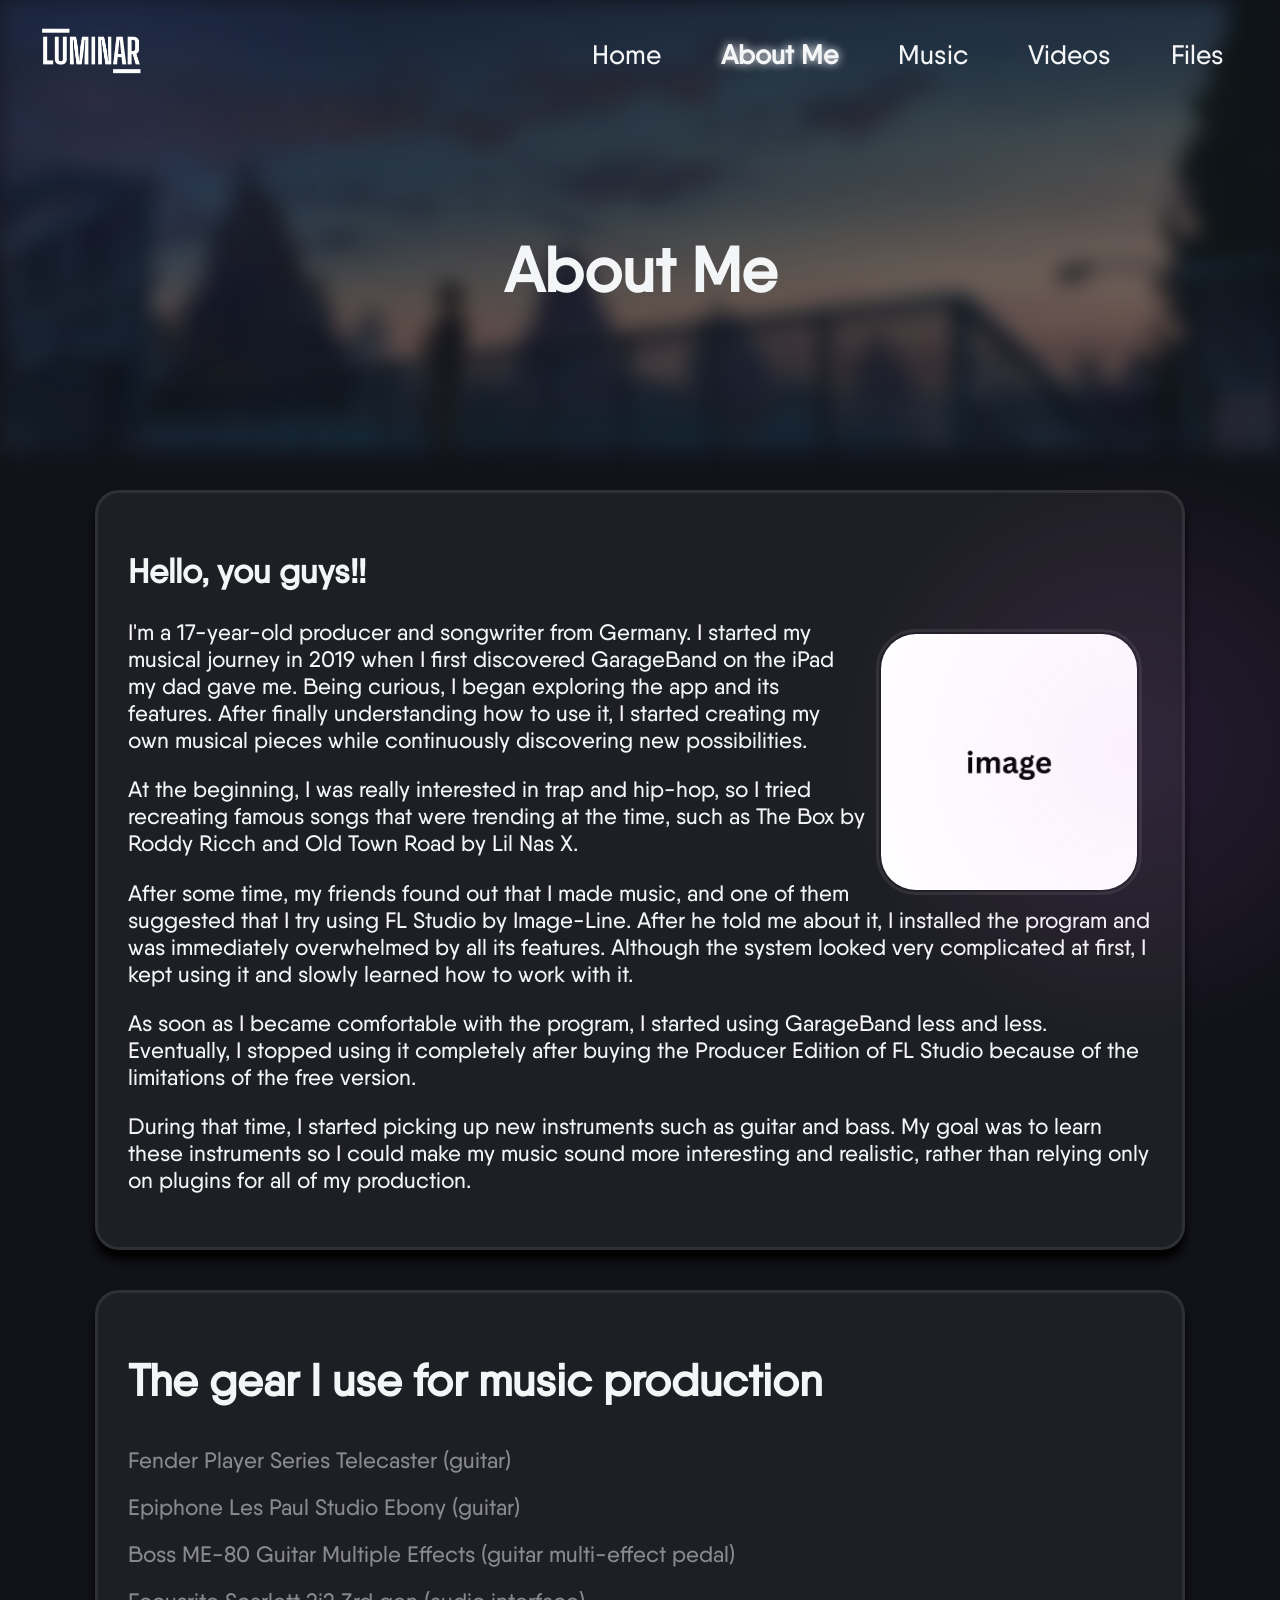
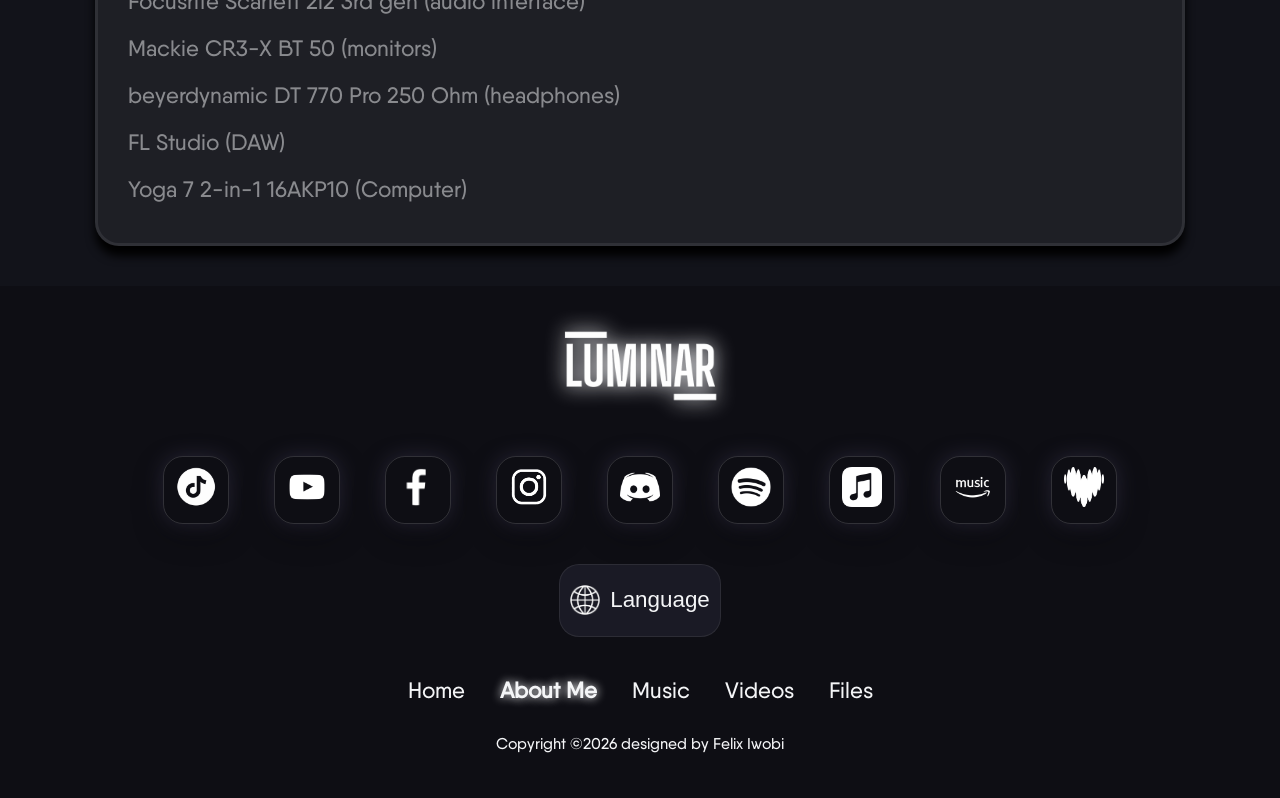
==== about.html @ fa7b5176 "Add files via upload" ====
<!DOCTYPE html>
<html lang="en">
<head>
    <meta charset="UTF-8">
    <meta name="viewport" content="width=device-width, initial-scale=1.0">
    <link rel="stylesheet" href="style.css">
    <title>Luminar - About</title>
    <link rel="icon" href="images/luminar-logo-small.png">
</head>
<body>
<nav class="navbar">
    <a href=""><img src="images/luminar-logo.png" class="luminar-logo" alt=""></a>
    <ul class="navlist">
        <li><a href="index.html" id="nav-home">Home</a></li>
        <li><a href="about.html" id="nav-about" aria-current="page">About Me</a></li>
        <li><a href="music.html" id="nav-music">Music</a></li>
        <li><a href="videos.html" id="nav-videos">Videos</a></li>
        <li><a href="files.html" id="nav-files">Files</a></li>
    </ul>
</nav>
<div class="background-image-crop">
    <img src="images/taki-bridge.jpg" alt="">
    <div class="text-on-image">
        <h1 id="about-hero-title">About Me</h1>
    </div>
</div>
<div class="main-content">
    <div class="text-1">
        <h2 data-lang="helloTitle">Hello, you guys!!</h2>
        <img src="images/Photo place.png" class="photo-about" alt="">
        <p data-lang="aboutText1">I'm a 17-year-old producer and songwriter from Germany. 
            I started my musical journey in 2019 when I first discovered GarageBand on the iPad my dad gave me. Being curious, 
            I began exploring the app and its features. After finally understanding how to use it, 
            I started creating my own musical pieces while continuously discovering new possibilities.</p>
        <p data-lang="aboutText2">At the beginning, I was really interested in trap and hip-hop, 
            so I tried recreating famous songs that were trending at the time, such as The Box by Roddy Ricch and Old Town Road by Lil Nas X.</p>
        <p data-lang="aboutText3">After some time, my friends found out that I made music, 
            and one of them suggested that I try using FL Studio by Image-Line. After he told me about it, 
            I installed the program and was immediately overwhelmed by all its features. 
            Although the system looked very complicated at first, I kept using it and slowly learned how to work with it.</p>
        <p data-lang="aboutText4">As soon as I became comfortable with the program, 
            I started using GarageBand less and less. Eventually, 
            I stopped using it completely after buying the Producer Edition of FL Studio because of the limitations of the free version.</p>
        <p data-lang="aboutText5">During that time, I started picking up new instruments such as guitar and bass. 
            My goal was to learn these instruments so I could make my music sound more interesting and realistic, 
            rather than relying only on plugins for all of my production.</p>
    </div>
    <div class="gear-showcase">
        <h1 data-lang="gearTitle"></h1>
        <ul>
            <li><a href="https://fr.fender.com/en/products/player-telecaster">Fender Player Series Telecaster (guitar)</a></li>
            <li><a href="https://www.stars-music.fr/epiphone-les-paul-studio-modern-ebony_165809.html">Epiphone Les Paul Studio Ebony (guitar)</a></li>
            <li><a href="https://www.boss.info/fr/products/me-80/">Boss ME-80 Guitar Multiple Effects (guitar multi-effect pedal)</a></li>
            <li><a href="https://focusrite.com/products/scarlett-2i2-3rd-gen">Focusrite Scarlett 2i2 3rd gen (audio interface)</a></li>
            <li><a href="https://amzn.eu/d/00LVJFMx">Mackie CR3-X BT 50 (monitors)</a></li>
            <li><a href="https://www.thomann.fr/beyerdynamic_dt770pro.htm">beyerdynamic DT 770 Pro 250 Ohm (headphones)</a></li>
            <li><a href="https://www.image-line.com/">FL Studio (DAW)</a></li>
            <li><a href="https://www.lenovo.com">Yoga 7 2-in-1 16AKP10 (Computer)</a></li>
        </ul>
    </div>
</div>
<div class="footer">
    <img src="images/luminar-logo.png" class="logo-footer" alt="logo">
    <ul class="social-media">
        <li><a href="https://www.tiktok.com/@prod.luminar?_r=1&_t=ZN-96M1bp7JBuY"><img src="images/TikTok.png" alt=""></a></li>
        <li><a href="https://youtube.com/@prod.luminar?si=uU-DsU_S15RflDt3"><img src="images/YouTube.png" alt=""></a></li>
        <li><a href=""><img src="images/facobook.png" alt=""></a></li>
        <li><a href="https://www.instagram.com/luminar_music/"><img src="images/Insta.png" alt=""></a></li>
        <li><a href="https://discord.gg/rSsydXQe"><img src="images/Discord.png" alt=""></a></li>
        <li><a href=""><img src="images/Spotify.png" alt=""></a></li>
        <li><a href=""><img src="images/Apple-music.png" alt=""></a></li>
        <li><a href=""><img src="images/Amazon-music.png" alt=""></a></li>
        <li><a href=""><img src="images/Deezer.png" alt=""></a></li>
    </ul>
    <div class="lang-select">
        <button id="lang-btn">
            <img src="images/globe.png" alt="">
            <p data-lang="language">Language</p>
        </button>
        <ul class="lang-list" id="lang-list">
            <li id="lang-en">English</li>
            <li id="lang-de">Deutsch</li>
            <li id="lang-fr">Français</li>
            <li id="lang-es">Español</li>
            <li id="lang-pt">Português</li>
            <li id="lang-pl">Polski</li>
            <li id="lang-jp">日本語</li>
            <li id="lang-zh">简体中文</li>
            <li id="lang-kr">한국어</li>
        </ul>
    </div>
    <ul class="navlist-footer">
        <li><a href="index.html" id="footer-home">Home</a></li>
        <li><a href="about.html" id="footer-about" aria-current="page">About Me</a></li>
        <li><a href="music.html" id="footer-music">Music</a></li>
        <li><a href="videos.html" id="footer-videos">Videos</a></li>
        <li><a href="files.html" id="footer-files">Files</a></li>
    </ul>
    <div class="footer-bottom">
        <p data-lang="copyright"></p>
    </div>

</div>
<script>

    const navbar = document.querySelector(".navbar");

    window.addEventListener("scroll", () => {
        navbar.classList.toggle("scrolled", window.scrollY > 50);
    });

    const btn = document.getElementById("lang-btn");
    const box = document.getElementById("lang-list");

    box.style.display = "none";

    btn.addEventListener("click", () => {
        box.style.display = box.style.display === "none" ? "block" : "none";
    });

    document.querySelectorAll(".lang-list li").forEach(item => {
        item.addEventListener("click", () => box.style.display = "none");
    });
    const translations = {
        en: {
            heroTitle: "About Me",
            navHome: "Home",
            navAbout: "About Me",
            navMusic: "Music",
            navVideos: "Videos",
            navFiles: "Files",
            footerHome: "Home",
            footerAbout: "About Me",
            footerMusic: "Music",
            footerVideos: "Videos",
            footerFiles: "Files",
            helloTitle: "Hello, you guys!!",
            aboutText1: "I'm a 17-year-old producer and songwriter from Germany. I started my musical journey in 2019 when I first discovered GarageBand on the iPad my dad gave me. Being curious, I began exploring the app and its features. After finally understanding how to use it, I started creating my own musical pieces while continuously discovering new possibilities.",
            aboutText2: "At the beginning, I was really interested in trap and hip-hop, so I tried recreating famous songs that were trending at the time, such as The Box by Roddy Ricch and Old Town Road by Lil Nas X.",
            aboutText3: "After some time, my friends found out that I made music, and one of them suggested that I try using FL Studio by Image-Line. After he told me about it, I installed the program and was immediately overwhelmed by all its features. Although the system looked very complicated at first, I kept using it and slowly learned how to work with it.",
            aboutText4: "As soon as I became comfortable with the program, I started using GarageBand less and less. Eventually, I stopped using it completely after buying the Producer Edition of FL Studio because of the limitations of the free version.",
            aboutText5: "During that time, I started picking up new instruments such as guitar and bass. My goal was to learn these instruments so I could make my music sound more interesting and realistic, rather than relying only on plugins for all of my production.",
            gearTitle: "The gear I use for music production",
            language: "Language",
            copyright: "Copyright ©2026 designed by Felix Iwobi"
        },

        de: {
            heroTitle: "Über mich",
            navHome: "Startseite",
            navAbout: "Über mich",
            navMusic: "Musik",
            navVideos: "Videos",
            navFiles: "Dateien",
            footerHome: "Startseite",
            footerAbout: "Über mich",
            footerMusic: "Musik",
            footerVideos: "Videos",
            footerFiles: "Dateien",
            helloTitle: "Hallo zusammen!",
            aboutText1: "Ich bin ein 17-jähriger Producer und Songwriter aus Deutschland. Meine musikalische Reise begann 2019, als ich GarageBand auf dem iPad entdeckte, das mir mein Vater gegeben hatte. Aus Neugier begann ich, die App und ihre Funktionen zu erkunden. Nachdem ich schließlich verstanden hatte, wie man sie benutzt, begann ich, eigene Musikstücke zu erstellen und dabei ständig neue Möglichkeiten zu entdecken.",
            aboutText2: "Am Anfang interessierte ich mich sehr für Trap und Hip-Hop und versuchte, bekannte Songs nachzumachen, die damals im Trend waren, wie The Box von Roddy Ricch und Old Town Road von Lil Nas X.",
            aboutText3: "Nach einiger Zeit fanden meine Freunde heraus, dass ich Musik mache, und einer von ihnen schlug vor, FL Studio von Image-Line auszuprobieren. Nachdem er mir davon erzählt hatte, installierte ich das Programm und war sofort von all seinen Funktionen überwältigt. Obwohl das System anfangs sehr kompliziert wirkte, arbeitete ich weiter damit und lernte langsam, wie man es benutzt.",
            aboutText4: "Sobald ich mich mit dem Programm wohlfühlte, nutzte ich GarageBand immer weniger. Schließlich hörte ich komplett damit auf, nachdem ich die Producer Edition von FL Studio gekauft hatte, wegen der Einschränkungen der kostenlosen Version.",
            aboutText5: "In dieser Zeit begann ich auch, neue Instrumente wie Gitarre und Bass zu lernen. Mein Ziel war es, meine Musik interessanter und realistischer klingen zu lassen, anstatt mich nur auf Plugins zu verlassen.",
            gearTitle: "Das Equipment, das ich für Musikproduktion benutze",
            language: "Sprache",
            copyright: "Copyright ©2026 gestaltet von Felix Iwobi"
        },

        fr: {
            heroTitle: "À propos de moi",
            navHome: "Accueil",
            navAbout: "À propos",
            navMusic: "Musique",
            navVideos: "Vidéos",
            navFiles: "Fichiers",
            footerHome: "Accueil",
            footerAbout: "À propos",
            footerMusic: "Musique",
            footerVideos: "Vidéos",
            footerFiles: "Fichiers",
            helloTitle: "Salut tout le monde !",
            aboutText1: "Je suis un producteur et auteur-compositeur de 17 ans originaire d'Allemagne. J'ai commencé mon parcours musical en 2019 lorsque j'ai découvert GarageBand sur l'iPad que mon père m'avait offert. Par curiosité, j'ai commencé à explorer l'application et ses fonctionnalités. Après avoir finalement compris comment l'utiliser, j'ai commencé à créer mes propres morceaux tout en découvrant continuellement de nouvelles possibilités.",
            aboutText2: "Au début, j'étais vraiment passionné par le trap et le hip-hop, alors j'essayais de recréer des chansons célèbres qui étaient tendance à l'époque, comme The Box de Roddy Ricch et Old Town Road de Lil Nas X.",
            aboutText3: "Au bout d'un moment, mes amis ont découvert que je faisais de la musique, et l'un d'eux m'a suggéré d'essayer FL Studio d'Image-Line. Après qu'il m'en eut parlé, j'ai installé le programme et j'ai été immédiatement submergé par toutes ses fonctionnalités. Bien que le logiciel semblait très compliqué au début, j'ai continué à l'utiliser et j'ai appris petit à petit à m'en servir.",
            aboutText4: "Dès que je me suis senti à l'aise avec le programme, j'ai commencé à utiliser GarageBand de moins en moins. Finalement, j'ai complètement arrêté de l'utiliser après avoir acheté la Producer Edition de FL Studio, en raison des limitations de la version gratuite.",
            aboutText5: "Durant cette période, j'ai également commencé à apprendre de nouveaux instruments comme la guitare et la basse. Mon objectif était de maîtriser ces instruments pour rendre ma musique plus intéressante et réaliste, plutôt que de dépendre uniquement des plugins pour toute ma production.",
            gearTitle: "Le matériel que j'utilise pour la production musicale",
            language: "Langue",
            copyright: "Copyright ©2026 conçu par Felix Iwobi"
        },

        es: {
            heroTitle: "Sobre mí",
            navHome: "Inicio",
            navAbout: "Sobre mí",
            navMusic: "Música",
            navVideos: "Vídeos",
            navFiles: "Archivos",
            footerHome: "Inicio",
            footerAbout: "Sobre mí",
            footerMusic: "Música",
            footerVideos: "Vídeos",
            footerFiles: "Archivos",
            helloTitle: "¡Hola a todos!",
            aboutText1: "Soy un productor y compositor de 17 años de Alemania. Empecé mi viaje musical en 2019 cuando descubrí GarageBand en el iPad que mi padre me había dado. Por curiosidad, comencé a explorar la aplicación y sus funciones. Después de entender finalmente cómo usarla, empecé a crear mis propias piezas musicales mientras seguía descubriendo nuevas posibilidades.",
            aboutText2: "Al principio, me interesaba mucho el trap y el hip-hop, así que intenté recrear canciones famosas que estaban de moda en aquella época, como The Box de Roddy Ricch y Old Town Road de Lil Nas X.",
            aboutText3: "Con el tiempo, mis amigos descubrieron que hacía música, y uno de ellos me sugirió probar FL Studio de Image-Line. Después de que me lo explicara, instalé el programa y me quedé inmediatamente abrumado por todas sus funciones. Aunque al principio el sistema parecía muy complicado, seguí usándolo y fui aprendiendo poco a poco cómo manejarlo.",
            aboutText4: "En cuanto me sentí cómodo con el programa, fui usando GarageBand cada vez menos. Al final, dejé de usarlo por completo después de comprar la Producer Edition de FL Studio, debido a las limitaciones de la versión gratuita.",
            aboutText5: "Durante ese tiempo, también empecé a aprender nuevos instrumentos como la guitarra y el bajo. Mi objetivo era dominar estos instrumentos para hacer que mi música sonara más interesante y realista, en lugar de depender únicamente de los plugins en toda mi producción.",
            gearTitle: "El equipo que uso para la producción musical",
            language: "Idioma",
            copyright: "Copyright ©2026 diseñado por Felix Iwobi"
        },

        pt: {
            heroTitle: "Sobre mim",
            navHome: "Início",
            navAbout: "Sobre mim",
            navMusic: "Música",
            navVideos: "Vídeos",
            navFiles: "Arquivos",

            footerHome: "Início",
            footerAbout: "Sobre mim",
            footerMusic: "Música",
            footerVideos: "Vídeos",
            footerFiles: "Arquivos",

            helloTitle: "Olá pessoal!!",

            aboutText1: "Sou um produtor e compositor de 17 anos da Alemanha. Minha jornada musical começou em 2019, quando descobri o GarageBand no iPad que meu pai me deu. Por curiosidade, comecei a explorar o aplicativo e suas funções. Depois de finalmente entender como usá-lo, comecei a criar minhas próprias músicas enquanto descobria continuamente novas possibilidades.",

            aboutText2: "No começo, eu era muito interessado em trap e hip-hop, então tentei recriar músicas famosas que estavam em alta naquela época, como The Box de Roddy Ricch e Old Town Road de Lil Nas X.",

            aboutText3: "Depois de algum tempo, meus amigos descobriram que eu fazia música, e um deles sugeriu que eu experimentasse o FL Studio da Image-Line. Depois que ele me contou sobre isso, instalei o programa e fiquei imediatamente impressionado com todos os seus recursos. Embora o sistema parecesse muito complicado no início, continuei usando e aprendi lentamente como trabalhar com ele.",

            aboutText4: "Assim que me senti confortável com o programa, comecei a usar o GarageBand cada vez menos. Eventualmente, parei completamente de usá-lo depois de comprar a Producer Edition do FL Studio por causa das limitações da versão gratuita.",

            aboutText5: "Durante esse período, também comecei a aprender novos instrumentos como guitarra e baixo. Meu objetivo era fazer minha música soar mais interessante e realista, em vez de depender apenas de plugins para toda a minha produção.",

            gearTitle: "Os equipamentos que uso para produção musical",

            language: "Idioma",
            copyright: "Copyright ©2026 projetado por Felix Iwobi"
        },

        pl: {
            heroTitle: "O mnie",

            navHome: "Strona główna",
            navAbout: "O mnie",
            navMusic: "Muzyka",
            navVideos: "Wideo",
            navFiles: "Pliki",

            footerHome: "Strona główna",
            footerAbout: "O mnie",
            footerMusic: "Muzyka",
            footerVideos: "Wideo",
            footerFiles: "Pliki",

            helloTitle: "Cześć wszystkim!!",

            aboutText1: "Jestem 17-letnim producentem i songwriterem z Niemiec. Moja muzyczna podróż rozpoczęła się w 2019 roku, kiedy odkryłem GarageBand na iPadzie, który dostałem od mojego taty. Z ciekawości zacząłem poznawać aplikację i jej funkcje. Gdy w końcu zrozumiałem, jak z niej korzystać, zacząłem tworzyć własną muzykę i ciągle odkrywać nowe możliwości.",

            aboutText2: "Na początku bardzo interesowałem się trapem i hip-hopem, dlatego próbowałem odtwarzać popularne wtedy utwory, takie jak The Box Roddy’ego Riccha oraz Old Town Road Lil Nas X.",

            aboutText3: "Po pewnym czasie moi znajomi dowiedzieli się, że tworzę muzykę, a jeden z nich zasugerował mi wypróbowanie FL Studio od Image-Line. Po jego rekomendacji zainstalowałem program i od razu byłem przytłoczony liczbą funkcji. Chociaż na początku system wydawał się bardzo skomplikowany, nadal z niego korzystałem i stopniowo nauczyłem się go obsługiwać.",

            aboutText4: "Gdy poczułem się pewniej z programem, zacząłem coraz rzadziej używać GarageBand. Ostatecznie całkowicie przestałem go używać po zakupie wersji Producer Edition FL Studio z powodu ograniczeń darmowej wersji.",

            aboutText5: "W tamtym czasie zacząłem także uczyć się nowych instrumentów, takich jak gitara i bas. Moim celem było sprawienie, aby moja muzyka brzmiała ciekawiej i bardziej realistycznie, zamiast polegać wyłącznie na pluginach.",

            gearTitle: "Sprzęt, którego używam do produkcji muzyki",

            language: "Język",
            copyright: "Copyright ©2026 projekt: Felix Iwobi"
        },

        jp: {
            heroTitle: "私について",
            navHome: "ホーム",
            navAbout: "私について",
            navMusic: "音楽",
            navVideos: "動画",
            navFiles: "ファイル",
            footerHome: "ホーム",
            footerAbout: "私について",
            footerMusic: "音楽",
            footerVideos: "動画",
            footerFiles: "ファイル",
            helloTitle: "みなさん、こんにちは！！",
            aboutText1: "私はドイツ出身の17歳のプロデューサー兼ソングライターです。2019年、父からもらったiPadでGarageBandを発見したことが、私の音楽の旅の始まりでした。好奇心から、このアプリとその機能を探り始め、使い方を理解してからは自分の音楽を作り始め、次々と新しい可能性を発見していきました。",
            aboutText2: "最初は、トラップやヒップホップに強い興味を持っており、Roddy RicchのThe BoxやLil Nas XのOld Town Roadなど、当時流行っていた有名な曲の再現に挑戦していました。",
            aboutText3: "しばらくして、友人たちが私が音楽を作っていることを知り、その中の一人がImage-LineのFL Studioを試してみるよう勧めてくれました。彼に教えてもらってからインストールしてみると、その機能の多さに圧倒されました。最初はとても複雑に見えましたが、使い続けることで少しずつ操作方法を覚えていきました。",
            aboutText4: "プログラムに慣れてくると、GarageBandを使う機会はどんどん減っていきました。無料版の制限を感じてFL Studio Producer Editionを購入したのを機に、GarageBandは完全に使わなくなりました。",
            aboutText5: "その頃、ギターやベースといった新しい楽器も習い始めました。プラグインだけに頼るのではなく、実際に楽器を演奏することで、自分の音楽をより面白くリアルなものにしたいと思っていたからです。",
            gearTitle: "音楽制作に使用する機材",
            language: "言語",
            copyright: "Copyright ©2026 Felix Iwobi"
        },

        zh: {
            heroTitle: "关于我",
            navHome: "主页",
            navAbout: "关于我",
            navMusic: "音乐",
            navVideos: "视频",
            navFiles: "文件",
            footerHome: "主页",
            footerAbout: "关于我",
            footerMusic: "音乐",
            footerVideos: "视频",
            footerFiles: "文件",
            helloTitle: "大家好！！",
            aboutText1: "我是一名来自德国的17岁音乐制作人兼词曲创作者。我的音乐之旅始于2019年，那时我在父亲送给我的iPad上第一次发现了GarageBand。出于好奇，我开始探索这款应用及其各种功能。在终于搞清楚如何使用之后，我开始创作自己的音乐作品，并不断发现新的可能性。",
            aboutText2: "最初，我对陷阱音乐和嘻哈非常感兴趣，因此尝试重新制作当时流行的经典歌曲，比如Roddy Ricch的《The Box》和Lil Nas X的《Old Town Road》。",
            aboutText3: "过了一段时间，我的朋友们发现我在做音乐，其中一个建议我试试Image-Line的FL Studio。听他介绍之后，我安装了这款软件，立刻被它众多的功能所震撼。虽然这个系统起初看起来非常复杂，但我坚持使用，慢慢学会了如何操作它。",
            aboutText4: "等我逐渐熟悉了这款软件之后，我使用GarageBand的频率越来越低。最终，由于免费版的诸多限制，我购买了FL Studio制作人版，并彻底停止使用GarageBand。",
            aboutText5: "在那段时间里，我也开始学习吉他和贝斯等新乐器。我的目标是掌握这些乐器，让我的音乐听起来更有趣、更真实，而不是在制作中完全依赖插件。",
            gearTitle: "我用于音乐制作的设备",
            language: "语言",
            copyright: "Copyright ©2026 Felix Iwobi 设计"
        },

        kr: {
            heroTitle: "나에 대해",
            navHome: "홈",
            navAbout: "소개",
            navMusic: "음악",
            navVideos: "영상",
            navFiles: "파일",

            footerHome: "홈",
            footerAbout: "소개",
            footerMusic: "음악",
            footerVideos: "영상",
            footerFiles: "파일",

            helloTitle: "안녕하세요 여러분!!",

            aboutText1: "저는 독일 출신의 17살 프로듀서이자 송라이터입니다. 저의 음악 여정은 아버지가 주신 iPad에서 GarageBand를 발견한 2019년에 시작되었습니다. 호기심으로 앱과 기능들을 탐색하기 시작했고, 사용법을 이해한 후에는 직접 음악을 만들며 새로운 가능성을 계속 발견했습니다.",

            aboutText2: "처음에는 트랩과 힙합에 큰 관심이 있었기 때문에 Roddy Ricch의 The Box와 Lil Nas X의 Old Town Road 같은 당시 유행하던 곡들을 재현하려고 했습니다.",

            aboutText3: "시간이 지나 친구들이 제가 음악을 만든다는 사실을 알게 되었고, 그중 한 명이 Image-Line의 FL Studio를 사용해보라고 추천했습니다. 설치 후 다양한 기능들에 바로 압도당했습니다. 처음에는 매우 복잡해 보였지만 계속 사용하면서 천천히 익혀 나갔습니다.",

            aboutText4: "프로그램에 익숙해지자 GarageBand를 점점 덜 사용하게 되었습니다. 결국 무료 버전의 한계 때문에 FL Studio Producer Edition을 구매한 후 완전히 사용을 중단했습니다.",

            aboutText5: "그 시기에 기타와 베이스 같은 새로운 악기들도 배우기 시작했습니다. 제 목표는 플러그인에만 의존하지 않고 음악을 더 흥미롭고 현실감 있게 만드는 것이었습니다.",

            gearTitle: "음악 제작에 사용하는 장비",

            language: "언어",
            copyright: "Copyright ©2026 Felix Iwobi"
        }
    };

    function setLanguage(lang) {

    const t = translations[lang];

    document.querySelectorAll("[data-lang]").forEach(el => {
        const key = el.dataset.lang;
        if (t[key]) el.textContent = t[key];
    });

    document.getElementById("about-hero-title").textContent = t.heroTitle;

    document.getElementById("nav-home").textContent = t.navHome;
    document.getElementById("nav-about").textContent = t.navAbout;
    document.getElementById("nav-music").textContent = t.navMusic;
    document.getElementById("nav-videos").textContent = t.navVideos;
    document.getElementById("nav-files").textContent = t.navFiles;

    document.getElementById("footer-home").textContent = t.footerHome;
    document.getElementById("footer-about").textContent = t.footerAbout;
    document.getElementById("footer-music").textContent = t.footerMusic;
    document.getElementById("footer-videos").textContent = t.footerVideos;
    document.getElementById("footer-files").textContent = t.footerFiles;

    localStorage.setItem("language", lang);

    }

    document.getElementById("lang-en").addEventListener("click", () => setLanguage("en"));
    document.getElementById("lang-de").addEventListener("click", () => setLanguage("de"));
    document.getElementById("lang-fr").addEventListener("click", () => setLanguage("fr"));
    document.getElementById("lang-es").addEventListener("click", () => setLanguage("es"));
    document.getElementById("lang-jp").addEventListener("click", () => setLanguage("jp"));
    document.getElementById("lang-zh").addEventListener("click", () => setLanguage("zh"));
    document.getElementById("lang-pt").addEventListener("click", () => setLanguage("pt"));
    document.getElementById("lang-kr").addEventListener("click", () => setLanguage("kr"));
    document.getElementById("lang-pl").addEventListener("click", () => setLanguage("pl"));

    const saved = localStorage.getItem("language");

    if (saved && translations[saved]) {
        setLanguage(saved);
    } else {
        setLanguage("en");
    }
</script>
</body>
</html>
---- style.css ----
@font-face {
    font-family: "MyFont";
    src: url("font/myfont.otf");
}

html {
    scroll-behavior: smooth;
}

:root {
    --surface: #12131a;
    --surface-soft: #1c1c27;
    --text: #f4f5f7;
    --overlay: rgba(0, 0, 0, 0.3);
    --border: rgba(255, 255, 255, 0.08);
    --shadow: 0 24px 80px rgba(0, 0, 0, 0.32);
    --shadow-big: 0 32px 80px rgba(0, 0, 0, 0.5);
    --bubble: rgba(255, 255, 255, 0.05);
    --footer-bg: #0e0e14;
    --popup-bg: rgba(28, 28, 39, 0.9);
    --popup-border: rgba(255, 255, 255, 0.15);
    --hover-bg: rgba(214, 184, 255, 0.2);
    --radius-large: 24px;
    --blur-normal: blur(10px);
    --transition: 0.15s ease;
    --gradient1: #6a8cff;
    --gradient2: #e16aff;
    --gradient3: #ff6aa6;
    --gradient4: #e16aff;
    --gradient5: #6a8cff;
}


:focus-visible {
    outline: none;
    box-shadow: 0 0 0 3px rgba(255, 255, 255, 0.35);
    border-radius: 12px;
}

body {
    margin: 0;
    min-height: 100vh;
    color: var(--text);
    background: var(--surface);
    font-family: "MyFont", sans-serif;
    font-size: 140%;
    overflow-x: hidden;
}


body::before {
    content: "";
    position: fixed;

    width: 600px;
    height: 600px;

    background:
        radial-gradient(
            circle,
            rgba(106, 140, 255, 0.1),
            transparent 70%
        );

    top: -200px;
    left: -200px;

    z-index: -1;
    pointer-events: none;

    animation: ambientMove 12s ease-in-out infinite alternate;
    z-index: 1000;
}

body::after {
    content: "";
    position: fixed;

    width: 600px;
    height: 600px;

    background:
        radial-gradient(
            circle,
            rgba(225, 106, 255, 0.1),
            transparent 70%
        );

    bottom: -150px;
    right: -150px;

    z-index: -1;
    pointer-events: none;

    animation: ambientMove2 16s ease-in-out infinite alternate;
    z-index: 1000;
}

@keyframes ambientMove2 {
    from { transform: translate(0, 0);       }
    to   { transform: translate(-120px, -80px); }
}

@keyframes ambientMove {
    from { transform: translate(0, 0);       }
    to   { transform: translate(120px, 80px); }
}

a {
    color: var(--text);
    text-decoration: none;
    transition:
        opacity var(--transition),
        transform var(--transition),
        background var(--transition);
}

ul {
    padding: 0;
    margin: 0;
}

.luminar-logo {
    width: 130px;
    height: 50px;
    object-fit: cover;
    animation: lightup 4s ease alternate infinite;
}

@keyframes lightup{
    0%{
        filter: drop-shadow(0 0 0 var(--text));
    }
    100%{
        filter: drop-shadow(0 0 20px var(--text));
    }
}


div {
    padding: 0;
    margin: 0;
}

/* ── Navbar ── */

.navbar {
    display: flex;
    justify-content: space-between;
    align-items: center;
    position: fixed;
    top: 0;
    left: 0;
    width: 100%;
    z-index: 2000;
    background: transparent;
    border: 1px solid transparent;
    border-radius: var(--radius-large);
    box-shadow: none;
    padding: 25px;
    box-sizing: border-box;
    transition:
        background var(--transition),
        backdrop-filter var(--transition),
        box-shadow var(--transition),
        border-color var(--transition);
}

.navbar.scrolled {
    background-color: var(--surface-soft);
    z-index: 2000;
    opacity: 0.95;
    border-color: rgba(255, 255, 255, 0.15);
    box-shadow: 0 20px 40px rgba(0, 0, 0, 0.6);
    border-radius: var(--radius-large);
}

.navlist {
    display: flex;
    list-style: none;
    align-items: center;
}

.releases-home,
.text-1,
.latest-releases {
    margin: 70px auto;
}

.results {
    margin: auto;
    margin-bottom: 40px;
}

.search {
    margin-left: auto;
    margin-right: auto;
    margin-bottom: 40px;
}

.navlist li a {
    font-size: 120%;
    color: var(--text);
    text-decoration: none;
    padding: 0 30px;
}

a[aria-current="page"] {
    font-weight: bold;
    text-shadow: 0 0 10px var(--text);
}

.navlist a:hover {
    opacity: 0.3;
}

@media (max-width: 950px) {
    .navbar {
        display: flex;
        flex-direction: column;
        justify-content: center;
        align-items: center;
        position: static;
        background-color: var(--surface-soft);
        border: 1px solid rgba(255, 255, 255, 0.15);
        box-shadow: 0 20px 40px rgba(0, 0, 0, 0.6);
        border-radius: var(--radius-large);
        padding: 25px;
    }

    .navlist {
        display: flex;
        flex-direction: column;
        justify-content: center;
        align-items: center;
        padding: 0;
        margin: 0;
    }

    .navlist li {
        padding: 10px 0;
    }

    .latest-releases {
        gap: 45px;
        display: flex;
        flex-wrap: wrap;
        align-items: center;
        padding: 0;
        margin: 0 0 25px 0;
    }
}

/* ── Hero images ── */

.background-image,
.background-image-crop {
    position: relative;
    display: flex;
}

.background-image img {
    opacity: 0.4;
    width: 100%;
    height: 90vh;
    object-fit: cover;
}

.background-image-crop img {
    opacity: 0.4;
    width: 100%;
    height: 50vh;
    object-fit: cover;
    filter: blur(10px);
}

.background-image div {
    position: absolute;
    font-size: 140%;
    top: 50%;
    left: 50%;
    transform: translate(-50%, -50%);
}

.background-image-crop div {
    position: absolute;
    font-size: 140%;
    top: 60%;
    left: 50%;
    transform: translate(-50%, -50%);
}

.text-on-image {
    display: flex;
    flex-direction: column;
    justify-content: center;
    align-items: center;
    gap: 12px;
    padding: 0;
}

.text-on-image p {
    margin: 0;
    font-size: 70%;
}

.text-on-image h1,
.text-on-image h2 {
    margin: 0;
    text-align: center;
    animation: fadeUp 1s ease forwards;
}

@keyframes fadeUp {
    from { opacity: 0; transform: translateY(8px); }
    to   { opacity: 1; transform: translateY(0);   }
}

/* ── quote ── */

.quote {
    font-family: "Cormorant Garamond", serif;
    font-size: 2.2rem;
    font-weight: 400;
    letter-spacing: 0.5px;
    line-height: 1.4;
    color: #f5f5f5;
    font-style: italic;
    margin: 0;
    text-align: center;
    animation: floatQuote 2s ease-in-out alternate infinite;
}

@keyframes floatQuote {
    0%   { transform: translateY(0px);  opacity: 0.5; }
    100%  { transform: translateY(-8px); opacity: 1;   }
}

@media (max-width: 900px) {
    .background-image-crop img {
        height: 40vh;
    }

    .background-image-crop div {
        top: 50%;
    }
}

/* ── Popups ── */

.popup {
    display: flex;
    position: fixed;
    inset: 0;
    backdrop-filter: var(--blur-normal);
    background-color: var(--overlay);
    z-index: 99;
}

.popup-box {
    position: fixed;
    top: 50%;
    left: 50%;
    transform: translate(-50%, -50%);
    height: auto;
    width: 45%;
    padding: 35px;
    background: var(--popup-bg);
    border: 1px solid var(--popup-border);
    backdrop-filter: var(--blur-normal);
    box-shadow: 0 20px 40px rgba(0, 0, 0, 0.2);
    border-radius: var(--radius-large);
    box-sizing: border-box;
}

.popup-box .social-media {
    margin: 0;
}

.popup-box p {
    margin: 0 0 40px 0;
}

.popup-top {
    display: flex;
    justify-content: space-between;
}

.popup-box .social-media {
    gap: 10px;
}

.popup-box .social-media img {
    width: 35px;
    height: auto;
    object-fit: cover;
}

.popup-top img {
    transition: filter var(--transition);
}

.popup-top img:hover {
    filter: drop-shadow(0 0 10px var(--text));
}

@media (max-width: 1150px) {
    .popup-box .social-media {
        display: none;
    }

    .popup-box {
        width: 50%;
    }
}

@media (max-width: 800px){
    .popup-box{
        width: 60%;
    }
}

@media (max-width: 500px) {
    .popup-box{
        width: 80%;
    }
}

/* ── Song popup ── */

.song-popup {
    display: none;
    position: fixed;
    align-items: flex-start;
    inset: 0;
    backdrop-filter: var(--blur-normal);
    background-color: var(--overlay);
    z-index: 1100;
}

.song-popup-box {
    display: flex;
    position: fixed;
    justify-content: space-between;
    width: 50%;
    max-height: 56%;
    top: 50%;
    left: 50%;
    transform: translate(-50%, -50%);
    padding: 35px;
    background: var(--popup-bg);
    border: 1px solid var(--popup-border);
    backdrop-filter: var(--blur-normal);
    box-shadow: 0 20px 40px rgba(0, 0, 0, 0.2);
    border-radius: var(--radius-large);
    box-sizing: border-box;
}

.song-popup-box-small {
    display: none;
    justify-content: center;
    flex-direction: column;
    position: fixed;
    width: 60%;
    max-height: 50%;
    top: 50%;
    left: 50%;
    transform: translate(-50%, -50%);
    padding: 10px 35px 35px 35px;
    background: var(--popup-bg);
    border: 1px solid var(--popup-border);
    backdrop-filter: var(--blur-normal);
    box-shadow: 0 20px 40px rgba(0, 0, 0, 0.2);
    border-radius: var(--radius-large);
    box-sizing: border-box;
}

.song-popup-box-small-div {
    display: flex;
    justify-content: space-between;
    align-items: center;
}

.song-popup-box .image-div {
    width: 30%;
}

.song-popup-box .image-div p {
    margin: 12px 0;
}

.song-popup-box .song-cover {
    width: 100%;
}

.song-popup-box-small .social-media {
    height: 70%;
    font-size: 75%;
    display: flex;
    align-items: flex-start;
    justify-content: flex-start;
    flex-direction: row;
    overflow-y: scroll;
    gap: 10px;
    margin: 0;
    padding-top: 10px;
    scrollbar-width: thin;
    scrollbar-color: rgba(255, 255, 255, 0.15) transparent;
}

.song-popup-box .social-media {
    margin: 0;
    font-size: 80%;
    width: 60%;
    max-height: 100%;
    list-style: none;
    display: flex;
    flex-direction: row;
    overflow-y: auto;
    align-items: flex-start;
    justify-content: flex-start;
    gap: 10px;
    scrollbar-width: thin;
    scrollbar-color: rgba(255, 255, 255, 0.15) transparent;
}

.song-popup-box-small .social-media a,
.song-popup-box .social-media a {
    display: flex;
    padding: 0;
    width: 100%;
    height: 15%;
}

.song-popup-box-small .social-media li,
.song-popup-box .social-media li {
    width: 100%;
    box-shadow: none;
}

.song-popup-box-small .social-media img,
.song-popup-box .social-media img {
    width: 25px;
    height: 25px;
    object-fit: cover;
    padding-right: 15px;
}

.logo-in-popup {
    width: 150px;
    height: 50px;
    object-fit: cover;
}

.close-btn {
    width: 40px;
    height: 40px;
    z-index: 200;
    cursor: pointer;
    transition: opacity var(--transition), filter var(--transition);
}

.close-btn:hover {
    opacity: 0.3;
    filter: drop-shadow(0 10px 10px var(--text));
}

@media (max-width: 1000px) {
    .song-popup-box {
        display: none;
    }

    .song-popup-box-small {
        display: flex;
    }

    .close-btn {
        width: 25px;
        height: 25px;
    }

    .background-image img {
        height: 70vh;
        object-fit: cover;
    }
}

/* ── Search ── */

.search {
    display: flex;
    justify-content: center;
    align-items: center;
    padding: 20px;
    width: 81%;
    background-color: var(--bubble);
    border: 3px solid var(--border);
    border-radius: var(--radius-large);
    box-shadow: 0 10px 10px #000;
}

.search div {
    position: relative;
    display: flex;
    justify-content: space-between;
    align-items: center;

    padding: 15px 20px;
    border-radius: 80px;
    width: 600px;

    background-color: var(--text);

    transition: box-shadow 0.3s ease;
}

.search div::before {
    content: "";

    position: absolute;

    inset: -3px;

    border-radius: inherit;

    background: linear-gradient(
        90deg,
        var(--gradient1),
        var(--gradient2),
        var(--gradient3),
        var(--gradient4),
        var(--gradient5)
    );

    background-size: 300% 300%;

    z-index: -1;

    opacity: 0;

    transition: opacity 0.3s ease;

    animation: Glow 5s linear infinite;
}

.search div:focus-within::before {
    opacity: 1;
}

@keyframes Glow {

    0% {
        background-position: 0% 50%;
    }

    100% {
        background-position: 300% 50%;
    }

}

.search input {
    appearance: none;
    outline: none;
    border: none;
    font-size: 100%;
    color: var(--surface);
    background: transparent;
    width: 100%;
}

.search img {
    width: 20px;
    height: auto;
}

@media (max-width: 1000px) {
    .search div {
        width: 63%;
    }
}

/* ── Results / Files ── */

.results {
    width: 80%;
    padding: 30px;
    border: 3px solid var(--border);
    background-color: var(--bubble);
    border-radius: var(--radius-large);
    box-shadow: 0 10px 10px #000;
}

.results h1,
.files h1 {
    margin: 10px 0;
}

.results img,
.files img {
    width: 25px;
    height: auto;
    object-fit: cover;
    margin-right: 10px;
    transform: translateY(3px);
}

.search-results {
    width: 100%;
    overflow-y: scroll;
    height: 200px;
    scrollbar-width: thin;
    scrollbar-color: rgba(255, 255, 255, 0.2) transparent;
}

.search-results::-webkit-scrollbar {
    width: 6px;
}

.search-results::-webkit-scrollbar-track {
    background: transparent;
}

.search-results::-webkit-scrollbar-thumb {
    background: rgba(255, 255, 255, 0.2);
    border-radius: 3px;
}

.search-results ul,
.files ul {
    padding: 0;
    display: flex;
    flex-direction: column;
    list-style: none;
}

.search-results li,
.file-list li {
    display: flex;
    border: 1px solid rgba(255, 255, 255, 0.15);
    border-radius: var(--radius-large);
    padding: 10px;
    margin: 5px 0;
    transition:
        transform var(--transition),
        background-color var(--transition),
        box-shadow var(--transition);
}

.file-list li:hover,
.search-results ul li:hover {
    background-color: var(--hover-bg);
    transform: translateY(-5px);
    box-shadow: 0 10px 20px rgba(0, 0, 0, 0.6);
}

.file-list li a:hover {
    opacity: 1;
}

.file-list li a {
    color: var(--text);
    text-decoration: none;
}

/* ── Text / Gear blocks ── */

.text-1,
.gear-showcase {
    width: 80%;
    padding: 30px;
    border: 3px solid var(--border);
    background-color: var(--bubble);
    border-radius: var(--radius-large);
    box-shadow: 0 10px 10px #000;
    margin: 40px auto;
}

.gear-showcase a {
    transition:
        opacity var(--transition),
        text-shadow var(--transition),
        transform var(--transition);
}

.gear-showcase li {
    opacity: 0.5;
    padding: 10px 0;
    transition: transform var(--transition);
}

.gear-showcase li:hover {
    transform: translateY(-3px);
    opacity: 1;
    text-shadow: 0 10px 10px #000;
}

.gear-showcase ul {
    list-style: none;
}

.gear-showcase a {
    text-decoration: none;
    color: var(--text);
}

/* ── Photo ── */

.photo-about {
    width: 25%;
    float: right;
    padding: 2px;
    margin: 10px;
    border: 3px solid var(--border);
    border-radius: 15%;
    transition:
        transform var(--transition),
        background-color var(--transition),
        box-shadow var(--transition);
}

.photo-about:hover {
    transform: translateY(-3px) scale(1.01);
    background: linear-gradient(
    90deg,
        var(--gradient1),
        var(--gradient2),
        var(--gradient3),
        var(--gradient4),
        var(--gradient5)
    );
    background-size: 300% 300%;
    box-shadow: 0 10px 10px #000;
    animation: Glow 4s linear infinite;
}

@media (max-width: 800px) {
    .photo-about {
        margin: 4px;
        float: right;
        width: 150px;
        object-fit: cover;
    }
}

/* ── Releases ── */

.releases {
    width: 80%;
    margin: 0 auto;
    padding-bottom: 10px;
    border-bottom: 3px solid var(--text);
}

.releases-home {
    width: 80%;
    margin: auto;
    padding: 30px;
    border: 3px solid var(--border);
    background-color: var(--bubble);
    border-radius: var(--radius-large);
    box-shadow: 0 10px 10px #000;
    justify-content: center;
}

.latest-releases-heading {
    display: flex;
    flex-wrap: wrap;
    justify-content: flex-start;
    align-items: center;
    gap: 30px;
    padding-bottom: 20px;
}

.latest-releases-heading p {
    margin: 0;
    font-weight: 900;
    font-size: 140%;
}

.latest-releases-heading a {
    padding: 10px;
    border: 1px solid var(--border);
    border-radius: 15px;
    transition:
        background-color var(--transition),
        transform var(--transition),
        box-shadow var(--transition);
}

.latest-releases-heading a:hover {
    background-color: var(--hover-bg);
    transform: translateY(-3px);
    box-shadow: 0 10px 10px #000;
}

.song-cover {
    width: 100%;
    height: auto;
    border-radius: 20px;
    box-shadow: 0 10px 10px #09090d;
    transition:
        transform 0.4s ease,
        box-shadow 0.4s ease;
}

.latest-releases-home li:hover .song-cover,
.latest-releases li:hover .song-cover {
    transform: scale(1.02);
    box-shadow:
        0 20px 40px rgba(0, 0, 0, 0.5),
        0 0 20px rgba(255, 255, 255, 0.08);
}

.latest-releases-home {
    width: 100%;
    gap: 30px;
    display: flex;
    align-items: center;
    overflow-x: auto;
    margin: 0 auto;
    scrollbar-width: thin;
    scrollbar-color: rgba(255, 255, 255, 0.15) transparent;
}

.latest-releases {
    width: 100%;
    gap: 30px;
    display: flex;
    flex-wrap: wrap;
    justify-content: flex-start;
    align-items: center;
    margin: 0 auto;
    padding-left: 3%;
}

.latest-releases-home li {
    border: 1px solid var(--popup-border);
    border-radius: var(--radius-large);
    min-width: 220px;
    padding: 15px 15px 40px 15px;
    display: flex;
    flex-direction: column;
    justify-content: flex-start;
    list-style: none;
    margin: 0;
    position: relative;
    overflow: hidden;
    transition:
        transform var(--transition),
        background-color var(--transition),
        box-shadow var(--transition);
}

@media (max-width: 1200px) {
    .latest-releases-home li {
        min-width: 180px;
    }
}

.latest-releases li {
    border: 1px solid var(--popup-border);
    border-radius: var(--radius-large);
    width: 18%;
    padding: 15px 15px 40px 15px;
    display: flex;
    flex-direction: column;
    justify-content: flex-start;
    list-style: none;
    margin: 0;
    position: relative;
    overflow: hidden;
    z-index: 10;
    transition:
        transform var(--transition),
        background-color var(--transition),
        box-shadow var(--transition);
}

.latest-releases-home li::before,
.latest-releases li::before {
    content: "";
    position: absolute;
    inset: -100%;
    background: conic-gradient(
        transparent,
        transparent,
        transparent,
        rgba(193, 193, 193, 0.7),
        transparent
    );
    animation: rotateBorder 4s linear infinite;
    opacity: 0;
    transition: opacity 0.3s;
    z-index: 0;
}

.latest-releases-home li:hover::before,
.latest-releases li:hover::before {
    opacity: 1;
}

.latest-releases-home li::after,
.latest-releases li::after {
    content: "";
    position: absolute;
    inset: 1px;
    border-radius: 23px;
    background: inherit;
    z-index: 1;
}

.latest-releases-home li *,
.latest-releases li * {
    position: relative;
    z-index: 2;
}

@keyframes rotateBorder {
    from { transform: rotate(0deg);   }
    to   { transform: rotate(360deg); }
}

.latest-releases-home li:hover,
.latest-releases li:hover {
    transform: translateY(-5px);
    background-color: var(--hover-bg);
    box-shadow: 0 20px 30px rgba(0, 0, 0, 0.35);
}

.latest-releases-home p,
.latest-releases p {
    margin: 0;
    padding: 8px 0;
}

.song-detail {
    width: 100%;
    display: flex;
    flex-wrap: wrap;
    align-items: center;
    gap: 10px;
    opacity: 0.5;
    font-size: 80%;
}

/* ── Song player ── */

.song-player {
    position: fixed;
    top: 85%;
    left: 50%;
    transform: translateX(-50%);
    width: 52%;
    display: flex;
    align-items: center;
    gap: 14px;
    padding: 10px;
    background-color: var(--popup-bg);
    border: 1px solid var(--border);
    border-radius: 20px;
    backdrop-filter: var(--blur-normal);
    box-shadow: var(--shadow-big);
    z-index: 3000;
}

.player-cover {
    width: 70px;
    height: 70px;
    object-fit: cover;
    border-radius: 14px;
    box-shadow: 0 5px 15px rgba(0, 0, 0, 0.4);
    flex-shrink: 0;
    transition: transform var(--transition);
}

.song-player-layout{
    gap: 10px;
}

.song-player-span{
    display: flex;
    justify-content: space-between;
    justify-content: center;
    align-items: center;
    gap: 13px;
    width: 100%;
}

.song-player-span span{
    padding: 0;
    margin: 0;
    font-family: inherit;
    text-align: center;
    font-size: 80%;
    opacity: 0.7;
    min-width: 45px;
}

.song-player-layout{
    width: 100%;
    display: flex;
    flex-direction: column;
    justify-content: center;
    align-items: center;
}

.song-player-layout-mobile{
    display: none;
    width: 100%;
    flex-direction: column;
    justify-content: center;
    align-items: center;
}

.player-cover:hover {
    transform: scale(1.05);
}

.player-song-info {
    display: flex;
    flex-direction: column;
    max-width: 25%;
}

#songTitle {
    padding: 0;
    margin: 0;
    font-size: 85%;
    font-weight: 600;
    white-space: nowrap;
    overflow: hidden;
    text-overflow: ellipsis;
}

.song-player audio {
    display: none;
}

.resume-btn,
.pause-btn {
    position: relative;
    width: 30px;
    height: 30px;
    padding: 10px;
    border-radius: 50%;
    background: rgba(255, 255, 255, 0.1);
    cursor: pointer;
    object-fit: contain;
    transition:
        background var(--transition),
        transform var(--transition);
}

.resume-btn:hover,
.pause-btn:hover {
    background: var(--hover-bg);
    transform: scale(1.05);
}

#progress {
    width: 100%;
    appearance: none;
    height: 5px;
    border-radius: 20px;
    background: rgba(255, 255, 255, 0.15);
    cursor: pointer;
    accent-color: var(--text);
}

#progress::-webkit-slider-thumb {
    appearance: none;
    width: 15px;
    height: 15px;
    border-radius: 50%;
    background: white;
    cursor: pointer;
    transition: transform var(--transition);
}

#progress::-webkit-slider-thumb:hover {
    transform: scale(1.25);
}

@media (max-width: 900px) {
    .song-player {
        width: 75%;
        padding: 10px;
    }

    .player-cover {
        display: none;
    }

}

@media (max-width: 500px) {
    .song-player {
        flex-direction: column;
        top: 80%;
        left: 50%;
        transform: translateX(-50%);
        width: 94%;
        border-radius: 0;
        padding: 25px 15px 45px 15px;
    }

    .song-player img{
        transform: translateY(-10px);
    }

    .song-player img:hover{
        transform: translateY(-10px) scale(1.05);
    }

    .song-popup-box-small {
        min-width: 75%;
    }

    .song-player-layout{
        gap: 0;
    }

    .song-player-layout-mobile{
        display: flex;
    }

    .player-song-info{
        transform: translateY(-10px);
    }
}

@media (max-width: 900px) {
    .latest-releases-home,
    .latest-releases {
        gap: 15px;
        display: flex;
        flex-direction: column;
        padding-top: 10px;
        padding: 0;
        margin: 0;
    }

    .latest-releases-home img,
    .latest-releases img {
        display: none;
    }

    .latest-releases-home li,
    .latest-releases li {
        margin: 0;
        padding: 10px 15px;
        width: 90%;
        font-size: 90%;
    }

    .song-detail {
        font-size: 70%;
    }

    .latest-releases-home li::before,
    .latest-releases li::before{
        content: "";

        position: absolute;
        inset: -1px;

        border-radius: inherit;

        background: linear-gradient(
            90deg,
            var(--gradient1),
            var(--gradient2),
            var(--gradient3),
            var(--gradient4),
            var(--gradient5)
        );

        background-size: 300% 300%;

        animation: Glow 7s linear infinite;

        z-index: -2;
    }

    .latest-releases-home li::after,
    .latest-releases li::after{
        content: "";

        position: absolute;
        inset: 1px;

        border-radius: 22px;

        background: var(--popup-bg);

        z-index: -1;
    }

}

/* ── Footer ── */

.footer {
    background-color: var(--footer-bg);
    display: flex;
    flex-direction: column;
    justify-content: center;
    align-items: center;
    padding: 30px 0;
}

.social-media p {
    padding: 0;
    margin: 0;
}

.social-media {
    display: flex;
    flex-wrap: wrap;
    gap: 25px;
    list-style: none;
    justify-content: center;
    align-items: center;
    margin: 40px 0;
    padding: 0;
}

.social-media li {
    margin: 0 10px;
    padding: 10px 12px;
    border: 1px solid rgba(255, 255, 255, 0.15);
    border-radius: 20px;
    position: relative;
    overflow: hidden;
    box-shadow:
        0 0 20px rgba(189, 173, 253, 0.15),
        0 10px 30px rgba(0, 0, 0, 0.4);
    transition:
        transform var(--transition),
        background-color var(--transition),
        box-shadow var(--transition);
}

.social-media img {
    width: 40px;
    height: auto;
    object-fit: cover;
}

.logo-footer {
    width: 200px;
    height: 100px;
    object-fit: cover;
    filter: drop-shadow(0 0 10px var(--text));
}

.social-media li:hover {
    transform: translateY(-5px) scale(1.02);
    background-color: var(--hover-bg);
    box-shadow: 0 20px 30px rgba(0, 0, 0, 0.35);
}

.navlist-footer {
    margin: 0;
    padding: 0;
    display: flex;
    flex-wrap: wrap;
    list-style: none;
    gap: 35px;
    justify-content: center;
}

.navlist-footer a {
    transition: opacity var(--transition);
}

.navlist-footer a:hover {
    opacity: 0.5;
}

.footer-bottom p {
    margin-top: 30px;
    align-items: center;
    justify-content: center;
    display: flex;
    font-size: 70%;
}

/* ── Language selector ── */

.lang-select {
    position: relative;
}

.lang-select button {
    position: relative;
    display: flex;
    appearance: none;
    outline: none;
    border: none;
    justify-content: center;
    align-items: center;
    font-size: 100%;
    background-color: var(--popup-bg);
    border: 1px solid var(--border);
    color: var(--text);
    gap: 10px;
    border-radius: 20px;
    margin-bottom: 40px;
    padding: 0 10px;
    cursor: pointer;
    z-index: 10;
    transition:
        transform var(--transition),
        background-color var(--transition);
}

.lang-select button:hover {
    transform: translateY(-3px);
    background-color: var(--hover-bg);
}

.lang-select img {
    width: 30px;
    height: 30px;
    object-fit: cover;
    margin: 0;
}

.lang-list {
    display: none;
    cursor: pointer;
    font-size: 100%;
    position: absolute;
    left: 50%;
    top: -205%;
    width: 120px;
    transform: translate(-50%, -50%);
    background: var(--popup-bg);
    list-style: none;
    border: 1px solid var(--border);
    backdrop-filter: var(--blur-normal);
    border-radius: 12px;
    padding: 5px;
    z-index: 1000;
}

.lang-list li {
    padding: 10px 14px;
    border-radius: 10px;
    transition:
        transform var(--transition),
}

.lang-list li:hover {
    transform: scale(1.04);
    background-color: var(--hover-bg);
    animation: hover 1s ease infinite;
}

@keyframes hover {
    0%{
        transform: translateY(0px);
    }

    50%{
        transform: translateY(-1px);
    }
    
    100%{
        transform: translateY(0px);
    }
}

.lang-select:hover .lang-list {
    display: block;
}

.vid-container{
    position: relative;
    width: 100%;
    max-width: 900px;
    aspect-ratio: 16 / 9;
}

.vid-container iframe {
    width: 100%;
    height: 100%;
    border-radius: 5%;
}
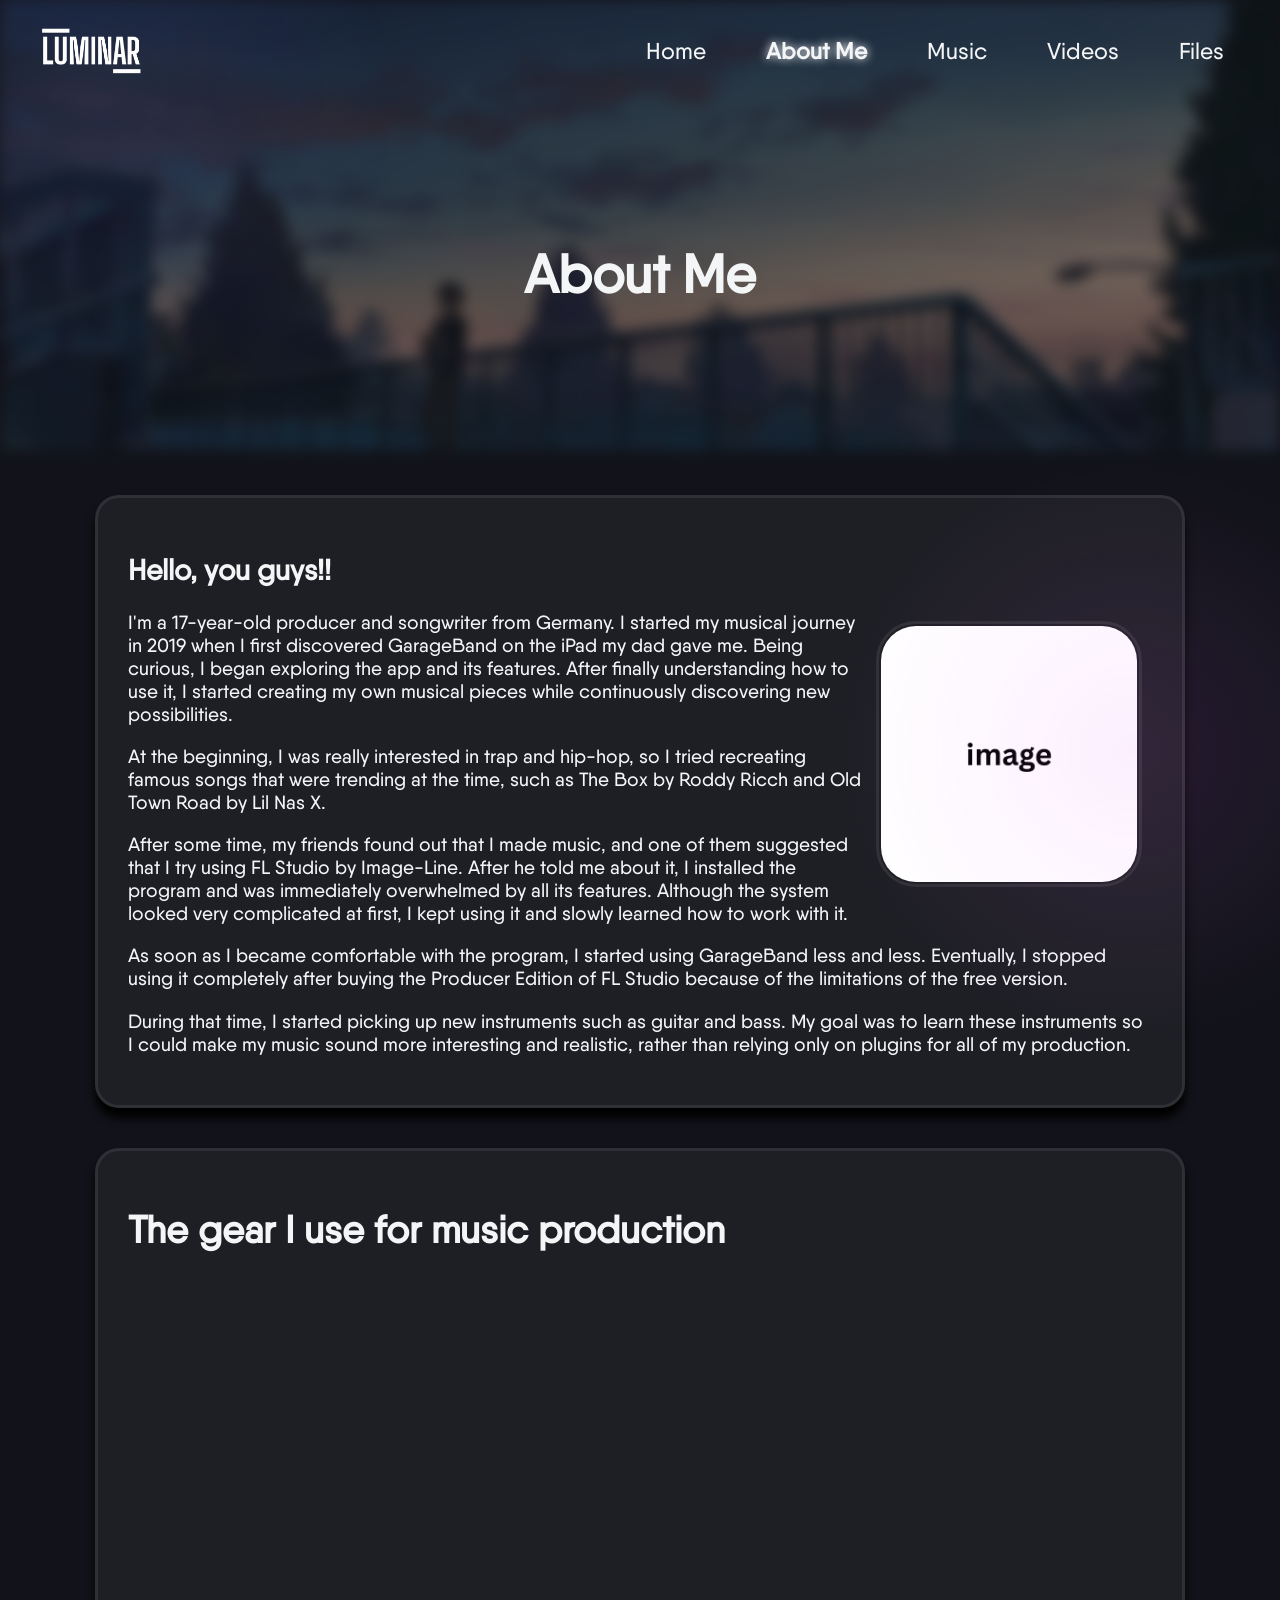
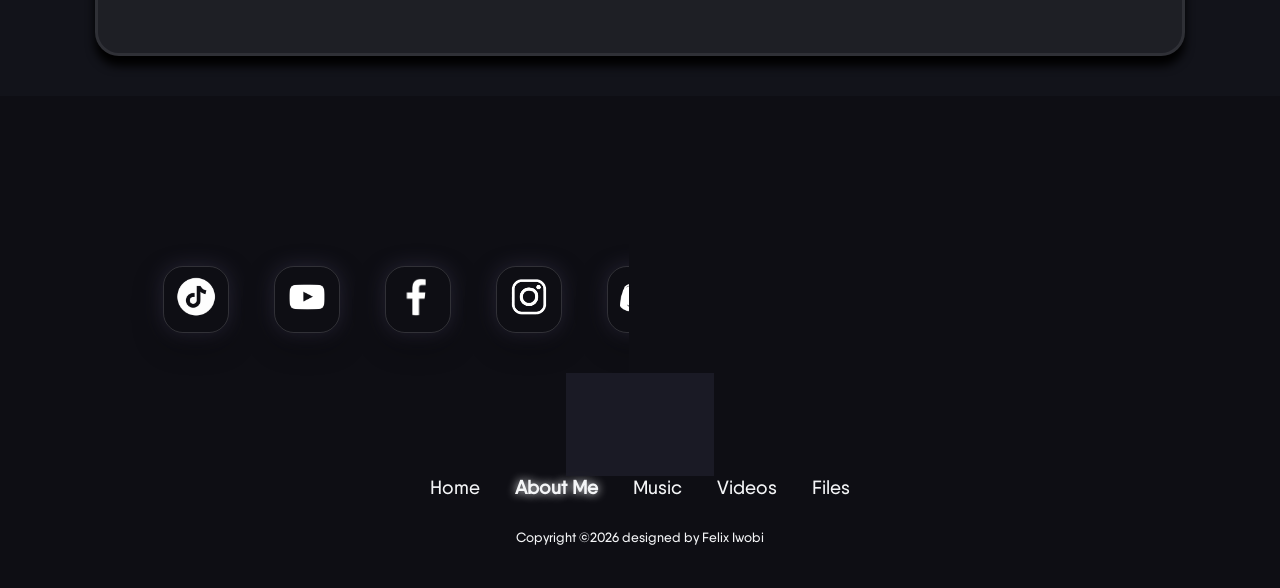
==== commit e33f2341: "Add files via upload" ====
--- a/about.html
+++ b/about.html
@@ -8,16 +8,16 @@
     <link rel="icon" href="images/luminar-logo-small.png">
 </head>
 <body>
-<nav class="navbar">
-    <a href=""><img src="images/luminar-logo.png" class="luminar-logo" alt=""></a>
-    <ul class="navlist">
-        <li><a href="index.html" id="nav-home">Home</a></li>
-        <li><a href="about.html" id="nav-about" aria-current="page">About Me</a></li>
-        <li><a href="music.html" id="nav-music">Music</a></li>
-        <li><a href="videos.html" id="nav-videos">Videos</a></li>
-        <li><a href="files.html" id="nav-files">Files</a></li>
-    </ul>
-</nav>
+    <nav class="navbar">
+        <img src="images/luminar-logo.png" class="luminar-logo" id="logo" alt="">
+        <ul class="navlist" id="navlist">
+            <li><a href="index.html" id="nav-home">Home</a></li>
+            <li><a href="about.html" id="nav-about" aria-current="page">About Me</a></li>
+            <li><a href="music.html" id="nav-music">Music</a></li>
+            <li><a href="videos.html" id="nav-videos">Videos</a></li>
+            <li><a href="files.html" id="nav-files">Files</a></li>
+        </ul>
+    </nav>
 <div class="background-image-crop">
     <img src="images/taki-bridge.jpg" alt="">
     <div class="text-on-image">
@@ -109,6 +109,17 @@
         navbar.classList.toggle("scrolled", window.scrollY > 50);
     });
 
+    const Logo = document.getElementById("logo")
+    const NavList = document.getElementById("navlist")
+
+    Logo.addEventListener("click", () =>{
+        if(NavList.style.display === "none" && window.innerWidth < 950){
+            NavList.style.display = "flex";
+        } else if (window.innerWidth < 950) {
+            NavList.style.display = "none";
+        }        
+    });
+
     const btn = document.getElementById("lang-btn");
     const box = document.getElementById("lang-list");
 
--- a/style.css
+++ b/style.css
@@ -20,8 +20,9 @@
     --popup-bg: rgba(28, 28, 39, 0.9);
     --popup-border: rgba(255, 255, 255, 0.15);
     --hover-bg: rgba(214, 184, 255, 0.2);
+    --accent: rgba(204, 158, 213, 1);
     --radius-large: 24px;
-    --blur-normal: blur(10px);
+    --blur-normal: blur(7px);
     --transition: 0.15s ease;
     --gradient1: #6a8cff;
     --gradient2: #e16aff;
@@ -30,7 +31,6 @@
     --gradient5: #6a8cff;
 }
 
-
 :focus-visible {
     outline: none;
     box-shadow: 0 0 0 3px rgba(255, 255, 255, 0.35);
@@ -39,12 +39,18 @@
 
 body {
     margin: 0;
+    padding: 0;
     min-height: 100vh;
     color: var(--text);
     background: var(--surface);
     font-family: "MyFont", sans-serif;
-    font-size: 140%;
+    font-size: 120%;
     overflow-x: hidden;
+}
+
+html{
+    margin: 0;
+    padding: 0;
 }
 
 
@@ -169,7 +175,7 @@
 .navbar.scrolled {
     background-color: var(--surface-soft);
     z-index: 2000;
-    opacity: 0.95;
+    opacity: 0.92;
     border-color: rgba(255, 255, 255, 0.15);
     box-shadow: 0 20px 40px rgba(0, 0, 0, 0.6);
     border-radius: var(--radius-large);
@@ -229,7 +235,7 @@
     }
 
     .navlist {
-        display: flex;
+        display: none;
         flex-direction: column;
         justify-content: center;
         align-items: center;
@@ -256,7 +262,6 @@
 .background-image,
 .background-image-crop {
     position: relative;
-    display: flex;
 }
 
 .background-image img {
@@ -271,7 +276,7 @@
     width: 100%;
     height: 50vh;
     object-fit: cover;
-    filter: blur(10px);
+    filter: var(--blur-normal);
 }
 
 .background-image div {
@@ -435,12 +440,13 @@
     inset: 0;
     backdrop-filter: var(--blur-normal);
     background-color: var(--overlay);
-    z-index: 1100;
+    z-index: 1400;
 }
 
 .song-popup-box {
     display: flex;
-    position: fixed;
+    position: relative;
+    z-index: 1;
     justify-content: space-between;
     width: 50%;
     max-height: 56%;
@@ -448,13 +454,42 @@
     left: 50%;
     transform: translate(-50%, -50%);
     padding: 35px;
-    background: var(--popup-bg);
-    border: 1px solid var(--popup-border);
+    background-color: var(--popup-bg);
+    border: 0px solid var(--popup-border);
     backdrop-filter: var(--blur-normal);
     box-shadow: 0 20px 40px rgba(0, 0, 0, 0.2);
     border-radius: var(--radius-large);
     box-sizing: border-box;
-}
+    overflow: hidden;
+}
+
+/*.song-popup-box::before{
+    content: "";
+    position: absolute;
+    inset: -100%;
+    padding: 10px;
+    background-image: conic-gradient(
+        var(--gradient1),
+        var(--gradient2),
+        var(--gradient3),
+        var(--gradient4),
+        var(--gradient5),
+        var(--gradient1)
+    );
+    border-radius: inherit;
+    filter: blur(1px);
+    z-index: -2;
+    animation: rotateBorder 4s linear infinite;
+}
+
+.song-popup-box::after{
+    content: "";
+    position: absolute;
+    inset: 2px;
+    background-color: var(--popup-bg);
+    border-radius: 22px;
+    z-index: -1;
+} */
 
 .song-popup-box-small {
     display: none;
@@ -982,12 +1017,12 @@
     content: "";
     position: absolute;
     inset: -100%;
-    background: conic-gradient(
-        transparent,
-        transparent,
-        transparent,
-        rgba(193, 193, 193, 0.7),
-        transparent
+    background-image: conic-gradient(
+        var(--gradient1),
+        var(--gradient2),
+        var(--gradient3),
+        var(--gradient4),
+        var(--gradient5)
     );
     animation: rotateBorder 4s linear infinite;
     opacity: 0;
@@ -997,7 +1032,7 @@
 
 .latest-releases-home li:hover::before,
 .latest-releases li:hover::before {
-    opacity: 1;
+    opacity: 0.6;
 }
 
 .latest-releases-home li::after,
@@ -1044,46 +1079,369 @@
     font-size: 80%;
 }
 
+/* ── Song player info ── */
+
+.song-info-extended,
+.lyrics-popup{
+    position: fixed;
+    display: none;
+    width: 100%;
+    height: 100%;
+    inset: 0;
+    backdrop-filter: var(--blur-normal);
+    background-color: var(--overlay);
+    z-index: 1500;
+}
+
+.song-info-extended-box{
+    background-color: var(--popup-bg);
+    display: flex;
+    flex-direction: column;
+    position: fixed;
+    top: 50%;
+    left: 50%;
+    width: 45%;
+    min-height: 40%;
+    transform: translate(-50%, -50%);
+    padding: 30px;
+    border: 1px solid var(--border);
+    border-radius: var(--radius-large);
+    backdrop-filter: var(--blur-normal);
+}
+
+.lyrics-popup-box{
+    font-size: 120%;
+    background-color: var(--popup-bg);
+    display: flex;
+    flex-direction: column;
+    position: fixed;
+    top: 50%;
+    left: 50%;
+    width: 45%;
+    max-height: 50%;
+    transform: translate(-50%, -50%);
+    padding: 30px;
+    border: 1px solid var(--border);
+    border-radius: var(--radius-large);
+    backdrop-filter: var(--blur-normal);
+}
+
+.lyrics-popup-box p{
+    margin: 0 0 10px 0;
+    padding: 0;
+}
+
+#songTitleinLyrics{
+    color: var(--accent)
+}
+
+.lyrics{
+    display: flex;
+    line-height: 1.5;
+    max-width: 100%;
+    margin: 0 auto;
+    padding: 0 10%;
+    text-align: center;
+    overflow-y: auto;
+    scrollbar-width: thin;
+    scrollbar-color: rgba(255, 255, 255, 0.15) transparent;
+}
+
+.song-info-extended-box .player-song-info{
+    margin: 0;
+    min-width: 100%;
+}
+
+.song-info-extended-box .player-song-info{
+    font-size: 110%;
+    padding-left: 20px;
+    min-width: 100%;
+}
+
+.song-info-extended-box .player-song-info::before{
+    display: block;
+    content: "";
+
+    position: absolute;
+
+    height: 100%;
+    width: 6px;
+
+    right: 99%;
+
+    border-radius: 20px;
+
+    background: linear-gradient(
+        90deg,
+        var(--gradient1),
+        var(--gradient2),
+        var(--gradient3),
+        var(--gradient4),
+        var(--gradient5)
+    );
+        
+    opacity: 0.6;
+
+    background-size: 300% 300%;
+
+    animation: Glow 15s linear infinite;
+
+    z-index: -2;
+}
+
+.song-info-extended-box ul{
+    margin: 10px 0;
+    padding: 0;
+    font-size: 90%;
+    list-style: none;
+}
+
+.song-info-extended-box ul li{
+    display: flex;
+    align-items: center;
+    gap: 5px;
+    margin: 10px 0;
+    padding: 0;
+    white-space: nowrap;
+    opacity: 1;
+}
+
+.song-info-extended-box ul li p{
+    opacity: 0.5;
+}
+
+.song-info-extended-box ul li p {
+    margin: 0;
+}
+
+.song-info-extended-box img{
+    justify-content: center;
+    width: 120px;
+    height: 80px;
+    object-fit: cover;
+    margin: 0 auto;
+}
+
 /* ── Song player ── */
 
-.song-player {
+.song-player{
+    box-sizing: border-box;
     position: fixed;
-    top: 85%;
+    bottom: 0;
     left: 50%;
     transform: translateX(-50%);
-    width: 52%;
-    display: flex;
-    align-items: center;
-    gap: 14px;
+    width: 100%;
+    display: flex;
+    justify-content: space-between;
     padding: 10px;
     background-color: var(--popup-bg);
     border: 1px solid var(--border);
+    border-radius: var(--radius-large);
+    backdrop-filter: var(--blur-normal);
+    z-index: 3000;
+}
+
+.song-player-left{
+    display: flex;
+
+    gap: 10px;
+    align-items: center;
+    min-width: 25%;
+}
+
+.song-cover-big{
+    position: relative;
+}
+
+.playerCover2{
+    display: none;
+    width: 95%;
+    height: auto;
+    object-fit: cover;
+    margin: auto;
+    border-radius: var(--radius-large);
+    margin-bottom: 30px;
+    transition: 
+        transform 0.6s ease,
+        opacity 0.6s ease;
+}
+
+.lyrics-mobile{
+    line-height: 1.5;
+    display: none;
+    margin: 0 auto;
+    text-align: center;
+    font-size: 120%;
+    position: absolute;
+    top: 45%;
+    left: 50%;
+    min-width: 70%;
+    max-height: 80%;
+    overflow-y: auto;
+    scrollbar-width: thin;
+    scrollbar-color: rgba(255, 255, 255, 0.15) transparent;
+}
+
+.imageIcon{
+    opacity: 0.7;
+    display: none;
+    width: 25px;
+    height: auto;
+    object-fit: cover;
+}
+
+#imageIcon:hover{
+    opacity: 1;
+    transform: scale(1.02);
+    transition: 
+        transform var(--transition);
+}
+
+.volume{
+    gap: 10px;
+    width: 25%;
+    display: flex;
+    justify-content: center;
+    align-items: center;
+}
+
+#vol2,
+#vol1,
+#volm{
+    opacity: 0.7;
+    display: none;
+    width: 30px;
+    height: auto;
+    object-fit: cover;
+}
+
+#vol3{
+    opacity: 0.7;
+    width: 30px;
+    height: auto;
+    object-fit: cover;
+}
+
+#vol3:hover,
+#vol2:hover,
+#vol1:hover,
+#volm:hover{
+    opacity: 1;
+}
+
+#LyricsBtn{
+    position: relative;
+    opacity: 0.7;
+    width: 28px;
+    height: auto;
+    object-fit: cover;
+    transition: 
+        transform var(--transition);
+}
+
+#LyricsBtn:hover{
+    transform: scale(1.1);
+    opacity: 1;
+}
+    
+#volumeSpan{
+    width: 110px;
+    appearance: none;
+    height: 7px;
     border-radius: 20px;
-    backdrop-filter: var(--blur-normal);
-    box-shadow: var(--shadow-big);
-    z-index: 3000;
+    background: linear-gradient(
+        to right 0%,
+        var(--hover-bg)
+        rgba(255,255,255,0.15) 100%
+    );
+    cursor: pointer;
+    accent-color: var(--text);
+}
+
+#volumeSpan::-webkit-slider-thumb:hover {
+    transform: scale(1.1);
 }
 
 .player-cover {
     width: 70px;
     height: 70px;
     object-fit: cover;
-    border-radius: 14px;
+    border-radius: 10px;
     box-shadow: 0 5px 15px rgba(0, 0, 0, 0.4);
-    flex-shrink: 0;
     transition: transform var(--transition);
 }
 
 .song-player-layout{
     gap: 10px;
-}
+    max-width: 50%;
+}
+
+.song-info{
+    padding: 0;
+    margin: 5px 0 0 0;
+    width: 100%;
+    display: flex;
+    flex-wrap: wrap;
+    align-items: center;
+    gap: 10px;
+    opacity: 0.5;
+    font-size: 60%;
+    animation: appearSongInfo 0.3s linear;
+}
+
+.player-song-info {
+    position: relative;
+    display: flex;
+    flex-direction: column;
+    width: 100%;
+    min-width: 0;
+}
+
+.player-song-info::before{
+    display: none;
+}
+
+#songTitleinbox,
+#songTitle {
+    padding: 0;
+    margin: 0;
+    font-size: 85%;
+    font-weight: 600;
+    white-space: nowrap;
+    overflow: hidden;
+    text-overflow: ellipsis;
+    animation: appear 0.3s linear;
+    min-width: 0;
+}
+
+@keyframes appear {
+    0%{
+        opacity: 0;
+        transform: translateX(-15px);
+    }
+    100%{
+        opacity: 1;
+        transform: translateX(0);
+    }
+}
+
+@keyframes appearSongInfo {
+    0%{
+        opacity: 0;
+        transform: translateX(-15px);
+    }
+    100%{
+        opacity: 0.5;
+        transform: translateX(0);
+    }
+}
+
+/* ── Song player span ── */
 
 .song-player-span{
     display: flex;
-    justify-content: space-between;
     justify-content: center;
     align-items: center;
-    gap: 13px;
     width: 100%;
 }
 
@@ -1117,24 +1475,10 @@
     transform: scale(1.05);
 }
 
-.player-song-info {
-    display: flex;
-    flex-direction: column;
-    max-width: 25%;
-}
-
-#songTitle {
-    padding: 0;
-    margin: 0;
-    font-size: 85%;
-    font-weight: 600;
-    white-space: nowrap;
-    overflow: hidden;
-    text-overflow: ellipsis;
-}
-
-.song-player audio {
-    display: none;
+.player-controls{
+    display: flex;
+    align-items: center;
+    gap: 30px;
 }
 
 .resume-btn,
@@ -1158,6 +1502,22 @@
     transform: scale(1.05);
 }
 
+#songmenuBtn,
+#shuffleBtn{
+    width: 20px;
+    height: 20px;
+    object-fit: cover;
+    opacity: 0.7;
+}
+
+#songmenuBtn:hover,
+#shuffleBtn:hover{
+    opacity: 1;
+    transform: scale(1.1);
+    transition: 
+        transform var(--transition);
+}
+
 #progress {
     width: 100%;
     appearance: none;
@@ -1182,51 +1542,212 @@
     transform: scale(1.25);
 }
 
+.links-mobile{
+    display: none;
+    position: fixed;
+    align-items: center;
+    min-width: 100%;
+    width: auto;
+    bottom: 80px;
+    left: 50%;
+    transform: translateX(-50%);
+    z-index: 3000;
+    animation: Xscroll 13s infinite linear;
+}
+
+.links-mobile p{
+    opacity: 0.5;
+    cursor: pointer;
+    display: flex;
+    align-items: center;
+    width: 100%;
+    gap: 10px;
+}
+
+.links-mobile p:hover{
+    opacity: 1;
+    transform: translateY(-5px);
+    text-shadow: 0 10px 20px #000;
+}
+
+.links-mobile img{
+    width: 20px;
+    height: auto;
+    object-fit: cover;
+}
+
 @media (max-width: 900px) {
-    .song-player {
-        width: 75%;
-        padding: 10px;
-    }
-
-    .player-cover {
+
+    .imageIcon{
         display: none;
     }
 
+    .song-player{
+        width: 100%;
+        align-items: center;
+    }
+
+    .song-player-left,
+    .volume {
+        flex: 0 0 20%;
+        min-width: 0;
+    }
+
+    #volumeSpan{
+        width: 80px;
+    }
+
+    .song-player-layout {
+        flex: 0 0 60%;
+        width: auto;
+        max-width: none;
+    }
+
+    .playerCover2,
+    .player-cover{
+        display: none;
+    }
+
+    .lyrics-popup-box{
+        width: 70%;
+    }
+
 }
 
 @media (max-width: 500px) {
-    .song-player {
+
+    .imageIcon{
+        display: block;
+        margin-right: 5px;
+    }
+
+    .resume-btn,
+    .pause-btn {
+    width: 35px;
+    height: 35px;
+    }
+
+    #songmenuBtn,
+    #shuffleBtn{
+        width: 25px;
+        height: 25px;
+    }
+    
+    .playerCover2{
+        display: none;
+    }
+
+    .song-player{
+        box-sizing: border-box;
+        border-radius: 15px;
         flex-direction: column;
-        top: 80%;
+        bottom: 0%;
         left: 50%;
-        transform: translateX(-50%);
-        width: 94%;
-        border-radius: 0;
-        padding: 25px 15px 45px 15px;
-    }
-
-    .song-player img{
-        transform: translateY(-10px);
-    }
-
-    .song-player img:hover{
-        transform: translateY(-10px) scale(1.05);
+        transform: translateX(-50%) ;
+        width: 100%;
+        padding: 30px 15px 60px 15px;
     }
 
     .song-popup-box-small {
+        top: 40%;
         min-width: 75%;
     }
 
     .song-player-layout{
-        gap: 0;
+        margin: 0;
+        padding: 0;
     }
 
     .song-player-layout-mobile{
         display: flex;
     }
 
+    .song-player-left{
+        width: 100%;
+        transform: translateY(-10px);
+    }
+
     .player-song-info{
-        transform: translateY(-10px);
+        width: 95%;
+    }
+
+    .player-song-info{
+        margin-left: 10px;
+        padding-left: 15px;
+        margin-bottom: 10px;
+        width: 100%;
+    }
+
+    .player-controls{
+        margin-top: 10px;
+        order: 2;
+    }
+    .song-player-span{
+        padding: 0;
+        margin: 0;
+        order: 1;
+    }
+
+    .song-player-layout{
+        min-width: 100%;
+    }
+
+    .player-song-info::before{
+        display: block;
+        content: "";
+
+        position: absolute;
+    
+        height: 100%;
+        width: 6px;
+
+        right: 100%;
+
+        border-radius: 20px;
+
+        background: linear-gradient(
+            90deg,
+            var(--gradient1),
+            var(--gradient2),
+            var(--gradient3),
+            var(--gradient4),
+            var(--gradient5)
+        );
+        
+        opacity: 0.6;
+
+        background-size: 300% 300%;
+
+        animation: Glow 15s linear infinite;
+    }
+
+    .song-info-extended-box .player-song-info{
+        margin: 0;
+    }
+
+    .song-info-extended-box img{
+        display: none;
+    }
+
+    .song-info-extended-box{
+        top: 37%;
+    }
+    
+    .song-player-left{
+        min-width: 100%;
+        display: flex;
+        gap: 10px;
+        justify-content: center;
+        align-items: center;
+    }
+
+    .volume{
+        display: none;
+    }
+
+    .links-mobile{
+        display: block;
+        bottom: 0;
     }
 }
 
@@ -1297,6 +1818,142 @@
         z-index: -1;
     }
 
+    .latest-releases-home li:hover::before,
+    .latest-releases li:hover::before {
+    opacity: 1;
+    }
+}
+
+.shortcut-btn{
+    appearance: none;
+    outline: none;
+    border: none;
+    border-radius: var(--radius-large);
+    background: var(--hover-bg);
+    position: fixed;
+    bottom: 15%;
+    right: 1%;
+    padding: 10px 12px;
+    border: 1px solid rgba(255, 255, 255, 0.15);
+    border-radius: 20px;
+    cursor: pointer;
+    backdrop-filter: var(--blur-normal);
+    box-shadow:
+        0 0 20px rgba(189, 173, 253, 0.15),
+        0 10px 30px rgba(0, 0, 0, 0.4);
+    transition:
+        transform var(--transition),
+        background-color var(--transition),
+        box-shadow var(--transition);
+}
+
+.shortcut-btn:hover{
+    transform: translateY(-3px) scale(1.05);
+    box-shadow: 0 20px 30px rgba(0, 0, 0, 0.35);
+}
+
+.shortcut-btn img {
+    width: 30px;
+    transform: translateY(3px);
+    height: auto;
+    object-fit: cover;
+}
+
+.shortcut-modal{
+    display: none;
+    border-radius: var(--border);
+    position: fixed;
+    inset: 0;
+    backdrop-filter: var(--blur-normal);
+    background: var(--overlay);
+    justify-content: center;
+    align-items: center;
+    z-index: 1500;
+}
+
+.shortcut-modal p{
+    padding: 0;
+    margin: 10px 0;
+    display: flex;
+    align-items: center;
+    gap: 0 10px;
+}
+
+.shortcut-content h2{
+    padding: 0;
+    margin: 0;
+}
+
+.shortcut-content{
+    background: var(--popup-bg);
+    padding: 30px;
+    border: 1px solid var(--border);
+    border-radius: var(--radius-large);
+}
+
+kbd {
+    background: var(--hover-bg);
+    padding: 3px 8px;
+    border-radius: 4px;
+}
+
+#closeShortcut{
+    appearance: none;
+    outline: none;
+    border: 1px solid var(--border);
+    font-size: 100%;
+    padding: 5px;
+    border-radius: 6px;
+    background: var(--hover-bg);
+    color: var(--text);
+}
+
+#closeShortcut:hover{
+    opacity: 0.5;
+}
+
+@media (max-width: 800px){
+    .shortcut-btn{
+        position: fixed;
+        bottom: 90%;
+        right: 5%;
+        z-index: 1500;
+    }   
+}
+
+@media (max-width: 600px){
+
+    .shortcut-content{
+        transform: translateY(-60px);
+        font-size: 85%;
+        max-width: 60%;
+    }
+
+    .song-info-extended-box{
+        min-width: 62%;
+    }
+
+    .shortcut-btn img{
+        height: 25px;
+        width: auto;
+        object-fit: cover;
+    }
+
+    .shortcut-btn{
+        backdrop-filter: blur(2px);
+    }
+    
+}
+    
+@keyframes Xscroll {
+    from{
+        left: 150%;
+    }
+
+    to{
+        left: -30%;
+    }
+    
 }
 
 /* ── Footer ── */
@@ -1447,13 +2104,41 @@
 }
 
 .lang-list li {
+    position: relative;
     padding: 10px 14px;
     border-radius: 10px;
-    transition:
-        transform var(--transition),
-}
-
-.lang-list li:hover {
+    transition: transform var(--transition);
+}
+
+.lang-list li:hover::before{
+        content: "";
+
+        position: absolute;
+        inset: 0;
+
+        right: 93%;
+
+        border-radius: 10px;
+
+        background: linear-gradient(
+            90deg,
+            var(--gradient1),
+            var(--gradient2),
+            var(--gradient1)
+        );
+
+        opacity: 0.6;
+
+        background-size: 300% 300%;
+
+        animation: Glow 7s infinite linear;
+
+        z-index: -2;
+}
+
+
+
+ .lang-list li:hover {
     transform: scale(1.04);
     background-color: var(--hover-bg);
     animation: hover 1s ease infinite;
@@ -1488,4 +2173,23 @@
     width: 100%;
     height: 100%;
     border-radius: 5%;
-}+}
+
+.visualizer-container {
+    position: absolute;
+
+    bottom: 450px;
+    right: 0;
+    left: 0;
+
+    text-align: center;
+}
+
+.visualizer-container__bar {
+
+    display: inline-block;
+    background: white;
+    margin: 0 2px;
+    width: 25px;
+
+}
